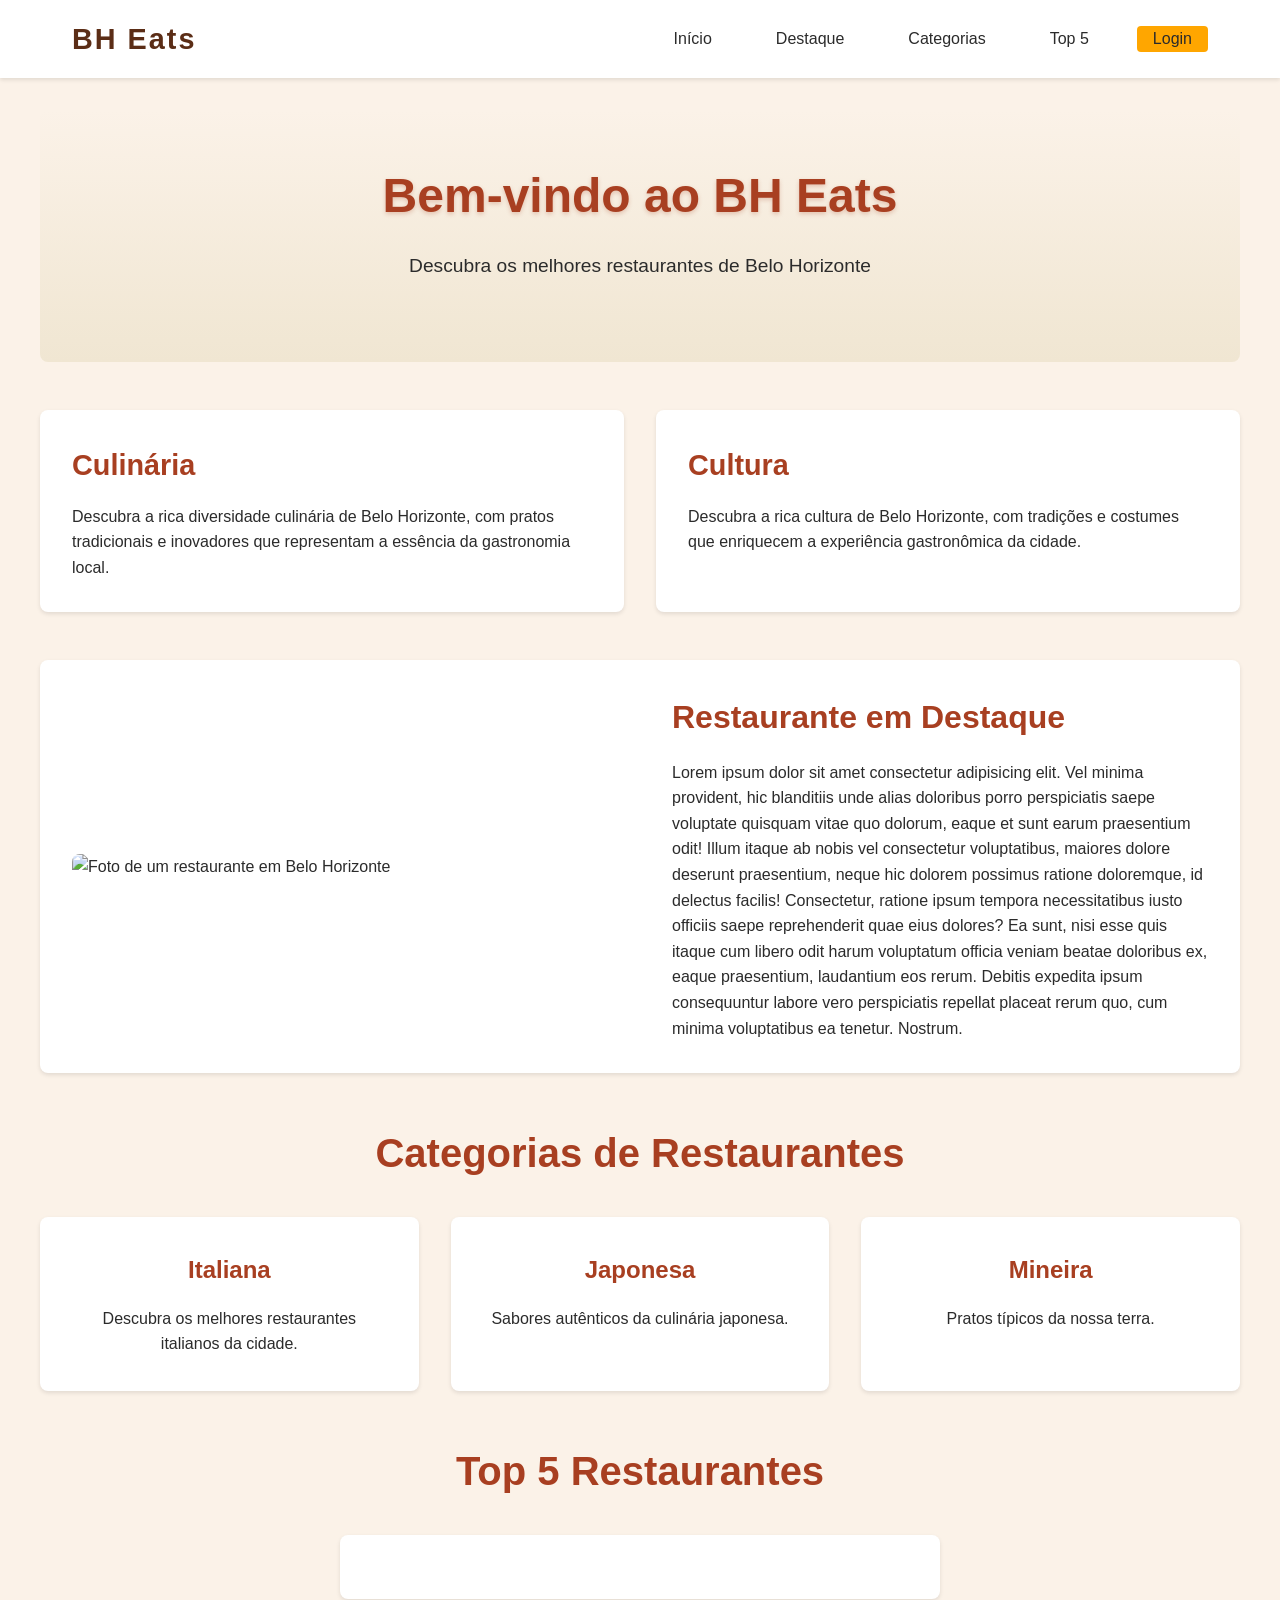
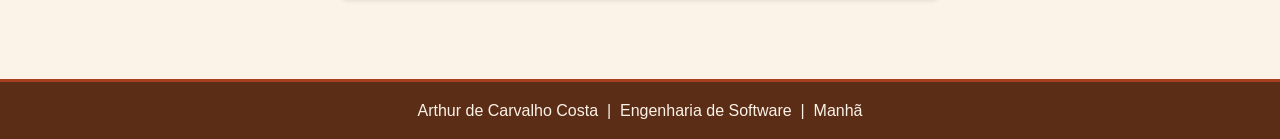
==== public/index.html @ ea61f62d "Adicionando aba de login" ====
<!DOCTYPE html>
<html lang="pt-BR">
<head>
    <meta charset="UTF-8">
    <meta name="viewport" content="width=device-width, initial-scale=1.0">
    <title>BH Eats - Descubra os Melhores Restaurantes de Belo Horizonte</title>
    <link rel="stylesheet" href="style.css">
    <script defer src="script.js"></script>
</head>
<body>
    <header>
        <nav class="navbar">
            <div class="logo">
                BH Eats
            </div>
            <ul class="menu">
                <li><a href="#inicio">Início</a></li>
                <li><a href="#destaque">Destaque</a></li>
                <li><a href="#categorias">Categorias</a></li>
                <li><a href="#top5">Top 5</a></li>
                <li id = "login-button"><a href="login.html">Login</a></li>
            </ul>
        </nav>
    </header>

    <main>
        <section id="inicio" class="hero">
            <h1>Bem-vindo ao BH Eats</h1>
            <p>Descubra os melhores restaurantes de Belo Horizonte</p>
            <div id="hero-carousel" class="hero-carousel"></div>
        </section>

        <section id="infos" class="info-section">
            <div class="info-item">
                <h2>Culinária</h2>
                <p>Descubra a rica diversidade culinária de Belo Horizonte, com pratos tradicionais e inovadores que representam a essência da gastronomia local.</p>
            </div>
            <div class="info-item">
                <h2>Cultura</h2>
                <p>Descubra a rica cultura de Belo Horizonte, com tradições e costumes que enriquecem a experiência gastronômica da cidade.</p>
            </div>
        </section>

        <section id="destaque" class="destaque-section">
            <div class="destaque-content">
                <img src="" alt="Foto de um restaurante em Belo Horizonte" class="destaque-image">
                <div class="destaque-text">
                    <h2>Restaurante em Destaque</h2>
                    <p>Lorem ipsum dolor sit amet consectetur adipisicing elit. Vel minima provident, hic blanditiis unde alias doloribus porro perspiciatis saepe voluptate quisquam vitae quo dolorum, eaque et sunt earum praesentium odit! Illum itaque ab nobis vel consectetur voluptatibus, maiores dolore deserunt praesentium, neque hic dolorem possimus ratione doloremque, id delectus facilis! Consectetur, ratione ipsum tempora necessitatibus iusto officiis saepe reprehenderit quae eius dolores? Ea sunt, nisi esse quis itaque cum libero odit harum voluptatum officia veniam beatae doloribus ex, eaque praesentium, laudantium eos rerum. Debitis expedita ipsum consequuntur labore vero perspiciatis repellat placeat rerum quo, cum minima voluptatibus ea tenetur. Nostrum.</p>
                </div>
            </div>
        </section>

        <section id="categorias" class="categorias-section">
            <h2>Categorias de Restaurantes</h2>
            <div class="categorias-grid">
                <div class="categoria-item">
                    <h3>Italiana</h3>
                    <p>Descubra os melhores restaurantes italianos da cidade.</p>
                </div>
                <div class="categoria-item">
                    <h3>Japonesa</h3>
                    <p>Sabores autênticos da culinária japonesa.</p>
                </div>
                <div class="categoria-item">
                    <h3>Mineira</h3>
                    <p>Pratos típicos da nossa terra.</p>
                </div>
            </div>
        </section>

        <section id="top5" class="top5-section">
            <h2>Top 5 Restaurantes</h2>
            <ol id="top5-list" class="top5-list">

            </ol>
        </section>
    </main>

    <footer>
        <p>Arthur de Carvalho Costa &nbsp;|&nbsp; Engenharia de Software &nbsp;|&nbsp; Manhã</p>
    </footer>
</body>
</html>
---- public/style.css ----
* {
    margin: 0;
    padding: 0;
    box-sizing: border-box;
}

html {
    scroll-behavior: smooth;
}

body {
    background-color: #fbf2e8;
    color: #2b2b2b;
    font-family: 'Segoe UI', Tahoma, Geneva, Verdana, sans-serif;
    font-size: 16px;
    line-height: 1.6;
}

header {
    background-color: #ffffff;
    box-shadow: 0 2px 4px rgba(0,0,0,0.1);
    position: sticky;
    top: 0;
    z-index: 100;
}

.navbar {
    display: flex;
    justify-content: space-between;
    align-items: center;
    padding: 1rem 2rem;
    max-width: 1200px;
    margin: 0 auto;
}

.logo {
    font-size: 1.8rem;
    font-weight: bold;
    color: #5b2d16;
    letter-spacing: 2px;
}

.menu {
    display: flex;
    list-style: none;
    gap: 2rem;
}

.menu li {
    transition: all 0.3s ease;
}

.menu a {
    color: #2b2b2b;
    text-decoration: none;
    font-weight: 500;
    font-size: 1rem;
    padding: 0.5rem 1rem;
    border-radius: 4px;
    transition: all 0.3s ease;
}

.menu a:hover {
    color: #a83f21;
    background-color: rgba(168, 63, 33, 0.12);
    transform: translateY(-2px);
}

main {
    padding: 2rem;
    min-height: calc(100vh - 80px);
}

section {
    max-width: 1200px;
    margin: 0 auto 3rem auto;
}

.hero {
    text-align: center;
    padding: 3rem 0;
    background: linear-gradient(to bottom, #fbf2e8, #f0e6d2);
    border-radius: 8px;
    margin-bottom: 3rem;
}

.hero h1 {
    font-size: 3rem;
    color: #a83f21;
    margin-bottom: 1rem;
    text-shadow: 0 2px 4px rgba(168, 63, 33, 0.25);
}

.hero p {
    font-size: 1.2rem;
    margin-bottom: 2rem;
}

.hero-image {
    width: 100%;
    height: auto;
    border-radius: 8px;
    box-shadow: 0 4px 8px rgba(0,0,0,0.1);
}

.info-section {
    display: flex;
    gap: 2rem;
    margin-bottom: 3rem;
}

.info-item {
    flex: 1;
    background: #ffffff;
    padding: 2rem;
    border-radius: 8px;
    box-shadow: 0 2px 4px rgba(0,0,0,0.1);
}

.info-item h2 {
    color: #a83f21;
    font-size: 1.8rem;
    margin-bottom: 1rem;
}

.destaque-section {
    margin-bottom: 3rem;
}

.destaque-content {
    display: flex;
    gap: 2rem;
    align-items: center;
    background: #ffffff;
    padding: 2rem;
    border-radius: 8px;
    box-shadow: 0 2px 4px rgba(0,0,0,0.1);
}

.destaque-image {
    flex: 1;
    border-radius: 8px;
    max-height: 320px;
    object-fit: cover;
    width: 100%;
}

.destaque-text {
    flex: 1;
    padding-left: 2rem;
}

.destaque-text h2 {
    color: #a83f21;
    font-size: 2rem;
    margin-bottom: 1rem;
}

.categorias-section h2 {
    text-align: center;
    color: #a83f21;
    font-size: 2.5rem;
    margin-bottom: 2rem;
}

.categorias-grid {
    display: grid;
    grid-template-columns: repeat(auto-fit, minmax(250px, 1fr));
    gap: 2rem;
}

.categoria-item {
    background: #ffffff;
    padding: 2rem;
    border-radius: 8px;
    box-shadow: 0 2px 4px rgba(0,0,0,0.1);
    text-align: center;
    transition: transform 0.3s ease, box-shadow 0.3s ease;
    cursor: pointer;
    border: 2px solid transparent;
    font-family: inherit;
    font-size: inherit;
    width: 100%;
}

.categoria-item:hover {
    transform: translateY(-5px);
}

.categoria-item h3 {
    color: #a83f21;
    font-size: 1.5rem;
    margin-bottom: 1rem;
}

.top5-section h2 {
    text-align: center;
    color: #a83f21;
    font-size: 2.5rem;
    margin-bottom: 2rem;
}

#top5-list {
    background: #ffffff;
    padding: 2rem;
    border-radius: 8px;
    box-shadow: 0 2px 4px rgba(0,0,0,0.1);
    max-width: 600px;
    margin: 0 auto;
}

#top5-list li {
    display: flex;
    align-items: center;
    gap: 1rem;
    font-size: 1.2rem;
    margin-bottom: 1rem;
    padding: 0.75rem 0.5rem;
    border-bottom: 1px solid #eee;
}

.top5-img {
    width: 80px;
    height: 80px;
    object-fit: cover;
    border-radius: 8px;
    flex-shrink: 0;
}

.top5-img--placeholder {
    background-color: #e8d9c8;
}

.top5-info {
    display: flex;
    flex-direction: column;
    gap: 0.25rem;
}

.top5-info strong {
    font-size: 1.1rem;
}

.top5-info p {
    font-size: 0.85rem;
    color: #666;
}

footer {
    background-color: #5b2d16;
    color: #fbf2e8;
    text-align: center;
    padding: 1rem;
    border-top: 3px solid #a83f21;
}

/* Carrossel */
.hero-carousel {
    position: relative;
    width: 100%;
    overflow: hidden;
    border-radius: 8px;
}

.carousel-inner {
    position: relative;
}

.carousel-slide {
    display: none;
    position: relative;
}

.carousel-slide.active {
    display: block;
}

.carousel-caption {
    position: absolute;
    bottom: 0;
    left: 0;
    right: 0;
    background: linear-gradient(transparent, rgba(0,0,0,0.65));
    color: #fff;
    padding: 1.5rem 1rem 1rem;
    font-size: 1.3rem;
    font-weight: bold;
    border-radius: 0 0 8px 8px;
}

.carousel-btn {
    position: absolute;
    top: 50%;
    transform: translateY(-50%);
    background: rgba(0,0,0,0.45);
    color: #fff;
    border: none;
    padding: 0.75rem 1.1rem;
    cursor: pointer;
    font-size: 1.4rem;
    border-radius: 4px;
    z-index: 10;
    transition: background 0.3s;
}

.carousel-btn:hover {
    background: rgba(0,0,0,0.75);
}

.carousel-prev { left: 1rem; }
.carousel-next { right: 1rem; }

.carousel-dots {
    position: absolute;
    bottom: 0.75rem;
    left: 50%;
    transform: translateX(-50%);
    display: flex;
    gap: 0.5rem;
    z-index: 10;
}

.dot {
    width: 10px;
    height: 10px;
    background: rgba(255,255,255,0.5);
    border-radius: 50%;
    cursor: pointer;
    transition: background 0.3s;
}

.dot.active {
    background: #fff;
}

/* Categoria ativo */
.categoria-item.ativo {
    border-color: #a83f21;
    box-shadow: 0 0 0 3px rgba(168,63,33,0.2);
    transform: translateY(-5px);
}

/* Resultados de categoria */
.categoria-resultados {
    max-width: 1200px;
    margin: 0 auto 3rem auto;
}

.categoria-resultados h3 {
    color: #a83f21;
    font-size: 2rem;
    margin-bottom: 1.5rem;
    text-align: center;
}

.restaurantes-lista {
    list-style: none;
    display: grid;
    grid-template-columns: repeat(auto-fill, minmax(280px, 1fr));
    gap: 1.5rem;
}

.restaurante-card {
    background: #fff;
    border-radius: 8px;
    box-shadow: 0 2px 6px rgba(0,0,0,0.12);
    overflow: hidden;
    display: flex;
    flex-direction: column;
    transition: transform 0.3s ease;
}

.restaurante-card:hover {
    transform: translateY(-4px);
}

.restaurante-card-img {
    width: 100%;
    height: 180px;
    object-fit: cover;
}

.restaurante-card-img--placeholder {
    background: #e8d9c8;
}

.restaurante-card-info {
    padding: 1rem;
    display: flex;
    flex-direction: column;
    gap: 0.3rem;
}

.restaurante-card-info strong {
    font-size: 1.05rem;
    color: #2b2b2b;
}

.restaurante-card-info p {
    font-size: 0.82rem;
    color: #666;
}

.restaurante-horario {
    font-size: 0.78rem !important;
    color: #999 !important;
}

.nota {
    color: #a83f21;
    font-weight: bold;
    font-size: 0.9rem;
}

.nota::before {
    content: "★ ";
}

/* Link nos cards de restaurante */
a.restaurante-card {
    text-decoration: none;
    color: inherit;
}

/* Link nos itens de categoria */
a.categoria-item {
    text-decoration: none;
    color: inherit;
}

/* Logo como link */
.logo a {
    color: inherit;
    text-decoration: none;
}

/* Voltar link */
.voltar-link {
    display: inline-block;
    color: #a83f21;
    text-decoration: none;
    font-weight: 500;
    margin-bottom: 1.5rem;
    transition: opacity 0.2s;
}

.voltar-link:hover {
    opacity: 0.7;
}

/* Página de categoria */
.categoria-page {
    padding: 2rem 0;
}

.categoria-page h1 {
    color: #a83f21;
    font-size: 2.5rem;
    margin-bottom: 2rem;
}

/* Página de detalhes do restaurante */
.restaurante-detalhe {
    padding: 2rem 0;
}

.restaurante-detalhe-content {
    display: flex;
    gap: 0;
    align-items: flex-start;
    background: #fff;
    border-radius: 8px;
    box-shadow: 0 2px 8px rgba(0,0,0,0.12);
    overflow: hidden;
}

.restaurante-detalhe-img {
    width: 45%;
    max-height: 480px;
    object-fit: cover;
    flex-shrink: 0;
    display: block;
}

.restaurante-detalhe-info {
    flex: 1;
    padding: 2rem;
}

.restaurante-detalhe-info h1 {
    color: #a83f21;
    font-size: 2.2rem;
    margin-bottom: 0.5rem;
}

.nota-grande {
    font-size: 1.4rem;
    display: inline-block;
    margin-bottom: 0.5rem;
}

.categoria-badge {
    display: inline-block;
    background: rgba(168,63,33,0.1);
    color: #a83f21;
    padding: 0.25rem 0.85rem;
    border-radius: 20px;
    font-size: 0.9rem;
    font-weight: 500;
    margin-bottom: 1.25rem;
}

.restaurante-descricao {
    font-size: 1rem;
    line-height: 1.75;
    color: #444;
    margin-bottom: 1.75rem;
}

.detalhes-lista {
    list-style: none;
    display: flex;
    flex-direction: column;
    gap: 0.75rem;
}

.detalhes-lista li {
    font-size: 0.95rem;
    color: #555;
    line-height: 1.5;
}

.detalhes-lista li strong {
    color: #2b2b2b;
    margin-right: 0.25rem;
}

.detalhes-lista a {
    color: #a83f21;
    word-break: break-all;
}

/* Responsividade */
@media (max-width: 768px) {
    .navbar {
        flex-direction: column;
        padding: 1rem;
    }

    .logo {
        font-size: 1.5rem;
    }

    .menu {
        flex-direction: column;
        gap: 1rem;
        width: 100%;
        text-align: center;
    }

    .menu a {
        padding: 0.5rem;
        font-size: 0.9rem;
    }

    main {
        padding: 1rem;
    }

    .hero h1 {
        font-size: 2rem;
    }

    .hero p {
        font-size: 1rem;
    }

    .info-section {
        flex-direction: column;
        gap: 1rem;
    }

    .destaque-content {
        flex-direction: column;
        gap: 1rem;
    }

    .destaque-text {
        padding-left: 0;
    }

    .categorias-grid {
        grid-template-columns: 1fr;
    }

    .top5-list {
        padding: 1rem;
    }

    .restaurantes-lista {
        grid-template-columns: 1fr;
    }

    .restaurante-detalhe-content {
        flex-direction: column;
    }

    .restaurante-detalhe-img {
        width: 100%;
        max-height: 260px;
    }

    .restaurante-detalhe-info h1 {
        font-size: 1.6rem;
    }

    .categoria-page h1 {
        font-size: 1.8rem;
    }
}

#login-button {
    background-color: #ffa600;
    border-radius: 4px;
}
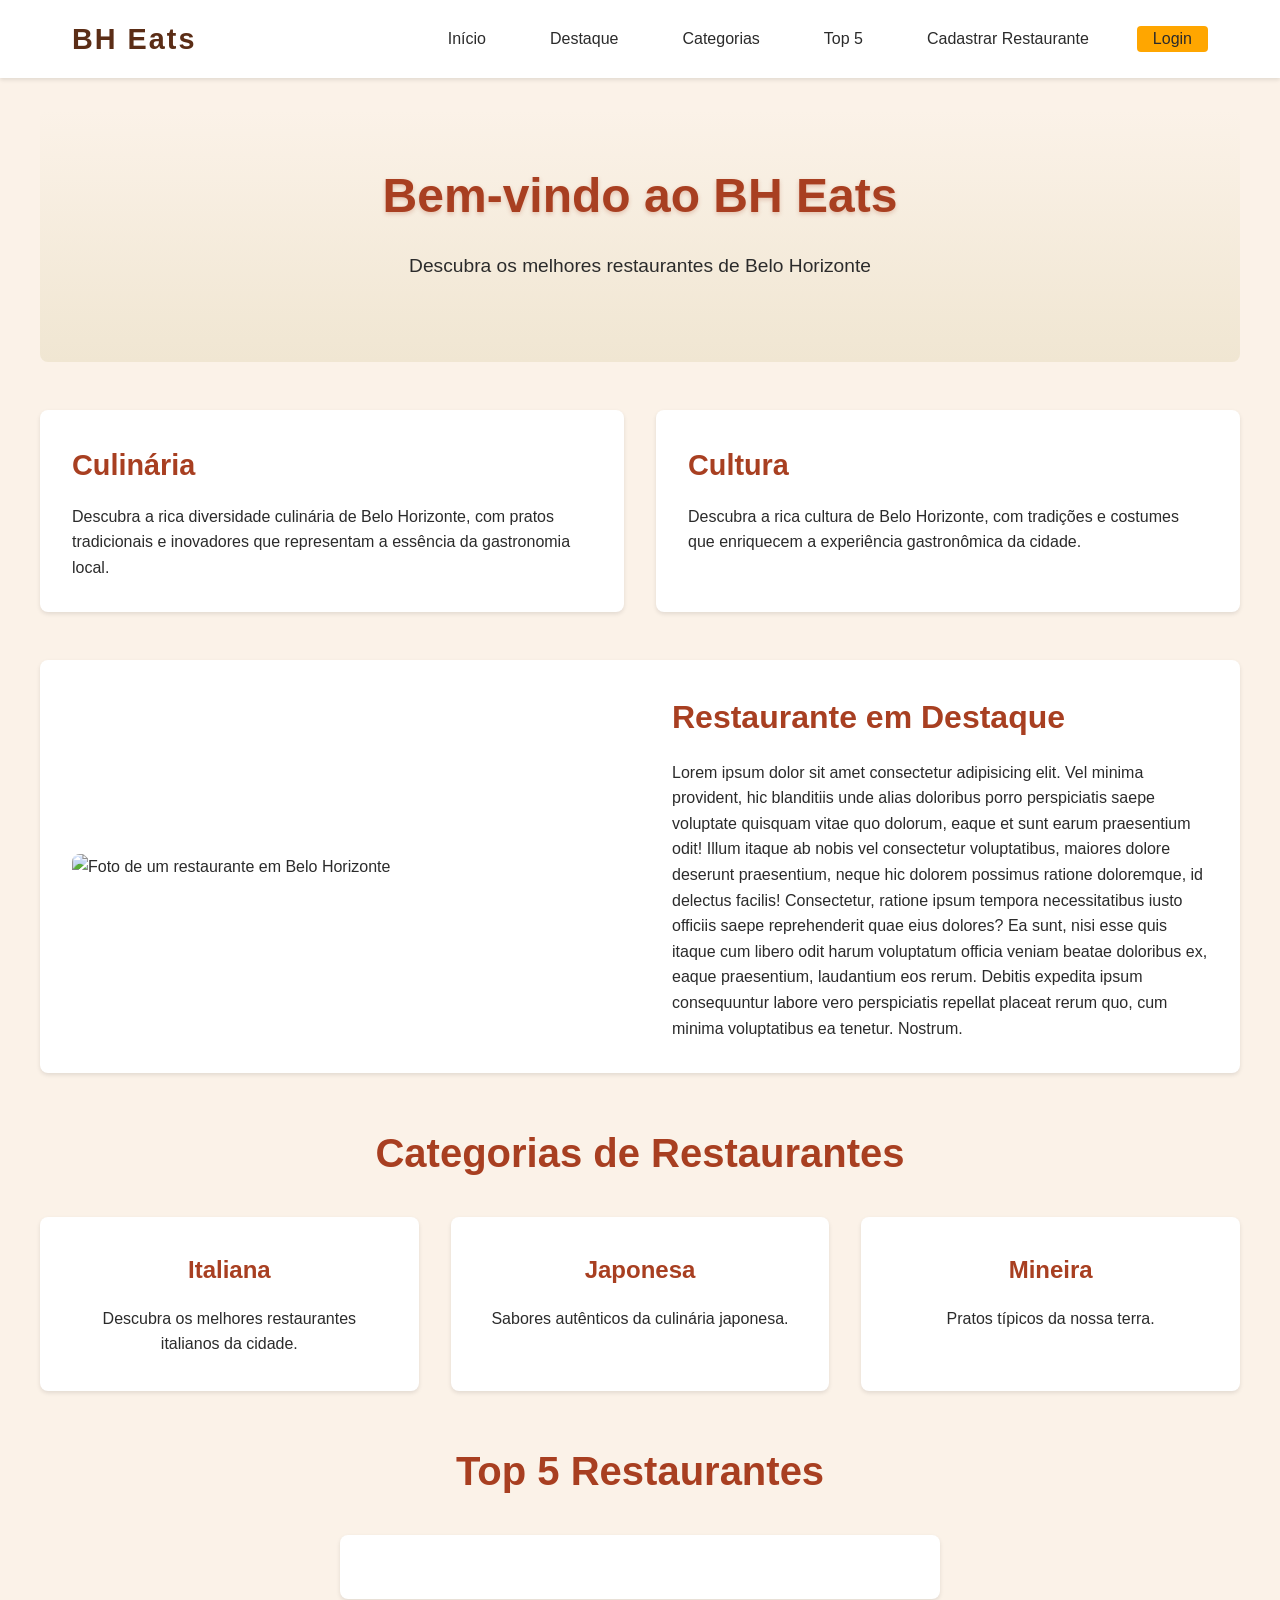
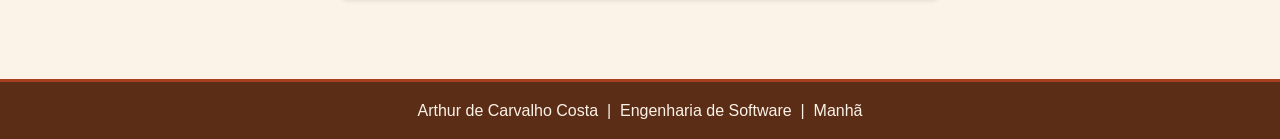
==== commit 08fede57: "Implementando função de cadastro de restaurante de forma funcional" ====
--- a/public/index.html
+++ b/public/index.html
@@ -5,6 +5,7 @@
     <meta name="viewport" content="width=device-width, initial-scale=1.0">
     <title>BH Eats - Descubra os Melhores Restaurantes de Belo Horizonte</title>
     <link rel="stylesheet" href="style.css">
+    <script defer src="login.js"></script>
     <script defer src="script.js"></script>
 </head>
 <body>
@@ -18,6 +19,7 @@
                 <li><a href="#destaque">Destaque</a></li>
                 <li><a href="#categorias">Categorias</a></li>
                 <li><a href="#top5">Top 5</a></li>
+                <li><a href="cadastrarRestaurante.html">Cadastrar Restaurante</a></li>
                 <li id = "login-button"><a href="login.html">Login</a></li>
             </ul>
         </nav>
--- a/public/style.css
+++ b/public/style.css
@@ -622,4 +622,182 @@
 #login-button {
     background-color: #ffa600;
     border-radius: 4px;
+}
+
+/* Página de login */
+.login-page {
+    padding: 2rem 0;
+}
+
+.login-container {
+    max-width: 400px;
+    margin: 0 auto;
+    background: #ffffff;
+    padding: 2rem;
+    border-radius: 8px;
+    box-shadow: 0 2px 4px rgba(0,0,0,0.1);
+}
+
+.login-container h1 {
+    text-align: center;
+    color: #a83f21;
+    font-size: 2rem;
+    margin-bottom: 1.5rem;
+}
+
+#login-form {
+    display: flex;
+    flex-direction: column;
+}
+
+#login-form label {
+    font-weight: 500;
+    color: #2b2b2b;
+    margin-top: 1rem;
+    margin-bottom: 0.4rem;
+}
+
+#login-form input {
+    padding: 0.6rem;
+    border: 1px solid #e0d5c7;
+    border-radius: 4px;
+    font-size: 1rem;
+    font-family: inherit;
+}
+
+#login-form input:focus {
+    outline: none;
+    border-color: #a83f21;
+}
+
+#login-form button {
+    margin-top: 1.5rem;
+    padding: 0.75rem;
+    border: none;
+    border-radius: 4px;
+    background-color: #a83f21;
+    color: #fff;
+    font-size: 1rem;
+    font-weight: 600;
+    cursor: pointer;
+    transition: background-color 0.3s ease;
+}
+
+#login-form button:hover {
+    background-color: #5b2d16;
+}
+
+#cadastro-link {
+    display: block;
+    text-align: center;
+    margin-top: 1rem;
+    color: #a83f21;
+    text-decoration: none;
+    font-weight: 500;
+}
+
+#cadastro-form {
+    display: flex;
+    flex-direction: column;
+}
+
+#cadastro-form label {
+    font-weight: 500;
+    color: #2b2b2b;
+    margin-top: 1rem;
+    margin-bottom: 0.4rem;
+}
+
+#cadastro-form input {
+    padding: 0.6rem;
+    border: 1px solid #e0d5c7;
+    border-radius: 4px;
+    font-size: 1rem;
+    font-family: inherit;
+}
+
+#cadastro-form input:focus {
+    outline: none;
+    border-color: #a83f21;
+}
+
+#cadastro-form button {
+    margin-top: 1.5rem;
+    padding: 0.75rem;
+    border: none;
+    border-radius: 4px;
+    background-color: #a83f21;
+    color: #fff;
+    font-size: 1rem;
+    font-weight: 600;
+    cursor: pointer;
+    transition: background-color 0.3s ease;
+}
+
+#cadastro-form button:hover {
+    background-color: #5b2d16;
+}
+
+.login-message {
+    margin-top: 1rem;
+    text-align: center;
+    color: #a83f21;
+    font-weight: 500;
+    min-height: 1.2em;
+}
+
+/* Página de cadastro de restaurante */
+.cadastro-restaurante-container {
+    max-width: 600px;
+}
+
+#restaurant-form {
+    display: flex;
+    flex-direction: column;
+}
+
+#restaurant-form label {
+    font-weight: 500;
+    color: #2b2b2b;
+    margin-top: 1rem;
+    margin-bottom: 0.4rem;
+}
+
+#restaurant-form input,
+#restaurant-form select,
+#restaurant-form textarea {
+    padding: 0.6rem;
+    border: 1px solid #e0d5c7;
+    border-radius: 4px;
+    font-size: 1rem;
+    font-family: inherit;
+}
+
+#restaurant-form textarea {
+    resize: vertical;
+    min-height: 100px;
+}
+
+#restaurant-form input:focus,
+#restaurant-form select:focus,
+#restaurant-form textarea:focus {
+    outline: none;
+    border-color: #a83f21;
+}
+
+#restaurant-form button {
+    margin-top: 1.5rem;
+    padding: 0.75rem;
+    border: none;
+    border-radius: 4px;
+    background-color: #a83f21;
+    color: #fff;
+    font-size: 1rem;
+    font-weight: 600;
+    cursor: pointer;
+    transition: background-color 0.3s ease;
+}
+
+#restaurant-form button:hover {
+    background-color: #5b2d16;
 }
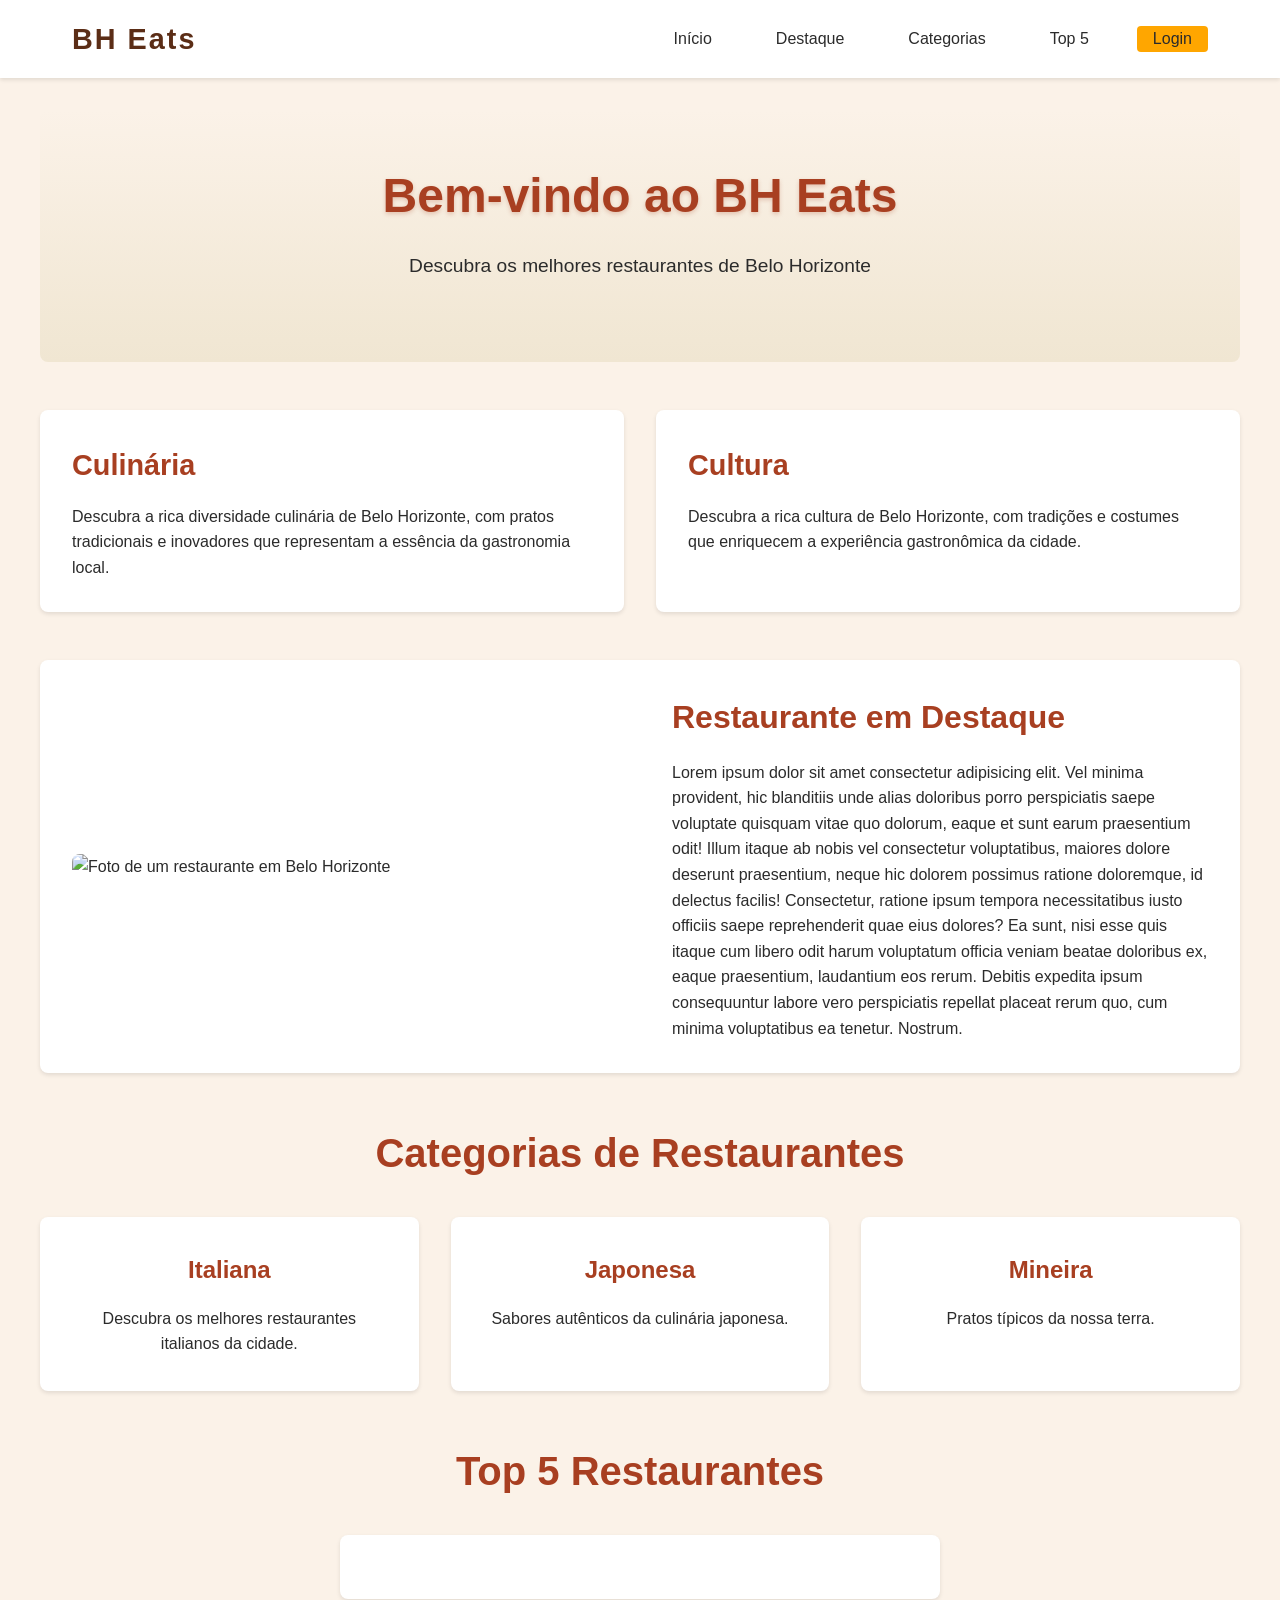
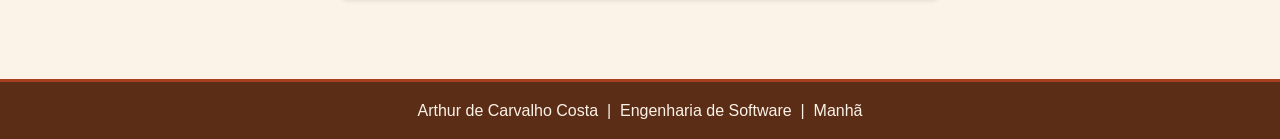
==== commit cf8ebb26: "Função para botão de cadastrar restaurante aparecer somente para usuarios do tipo admin" ====
--- a/public/index.html
+++ b/public/index.html
@@ -19,7 +19,7 @@
                 <li><a href="#destaque">Destaque</a></li>
                 <li><a href="#categorias">Categorias</a></li>
                 <li><a href="#top5">Top 5</a></li>
-                <li><a href="cadastrarRestaurante.html">Cadastrar Restaurante</a></li>
+                <li id="cadastrar-restaurante-button" style="display:none;"><a href="cadastrarRestaurante.html">Cadastrar Restaurante</a></li>
                 <li id = "login-button"><a href="login.html">Login</a></li>
             </ul>
         </nav>
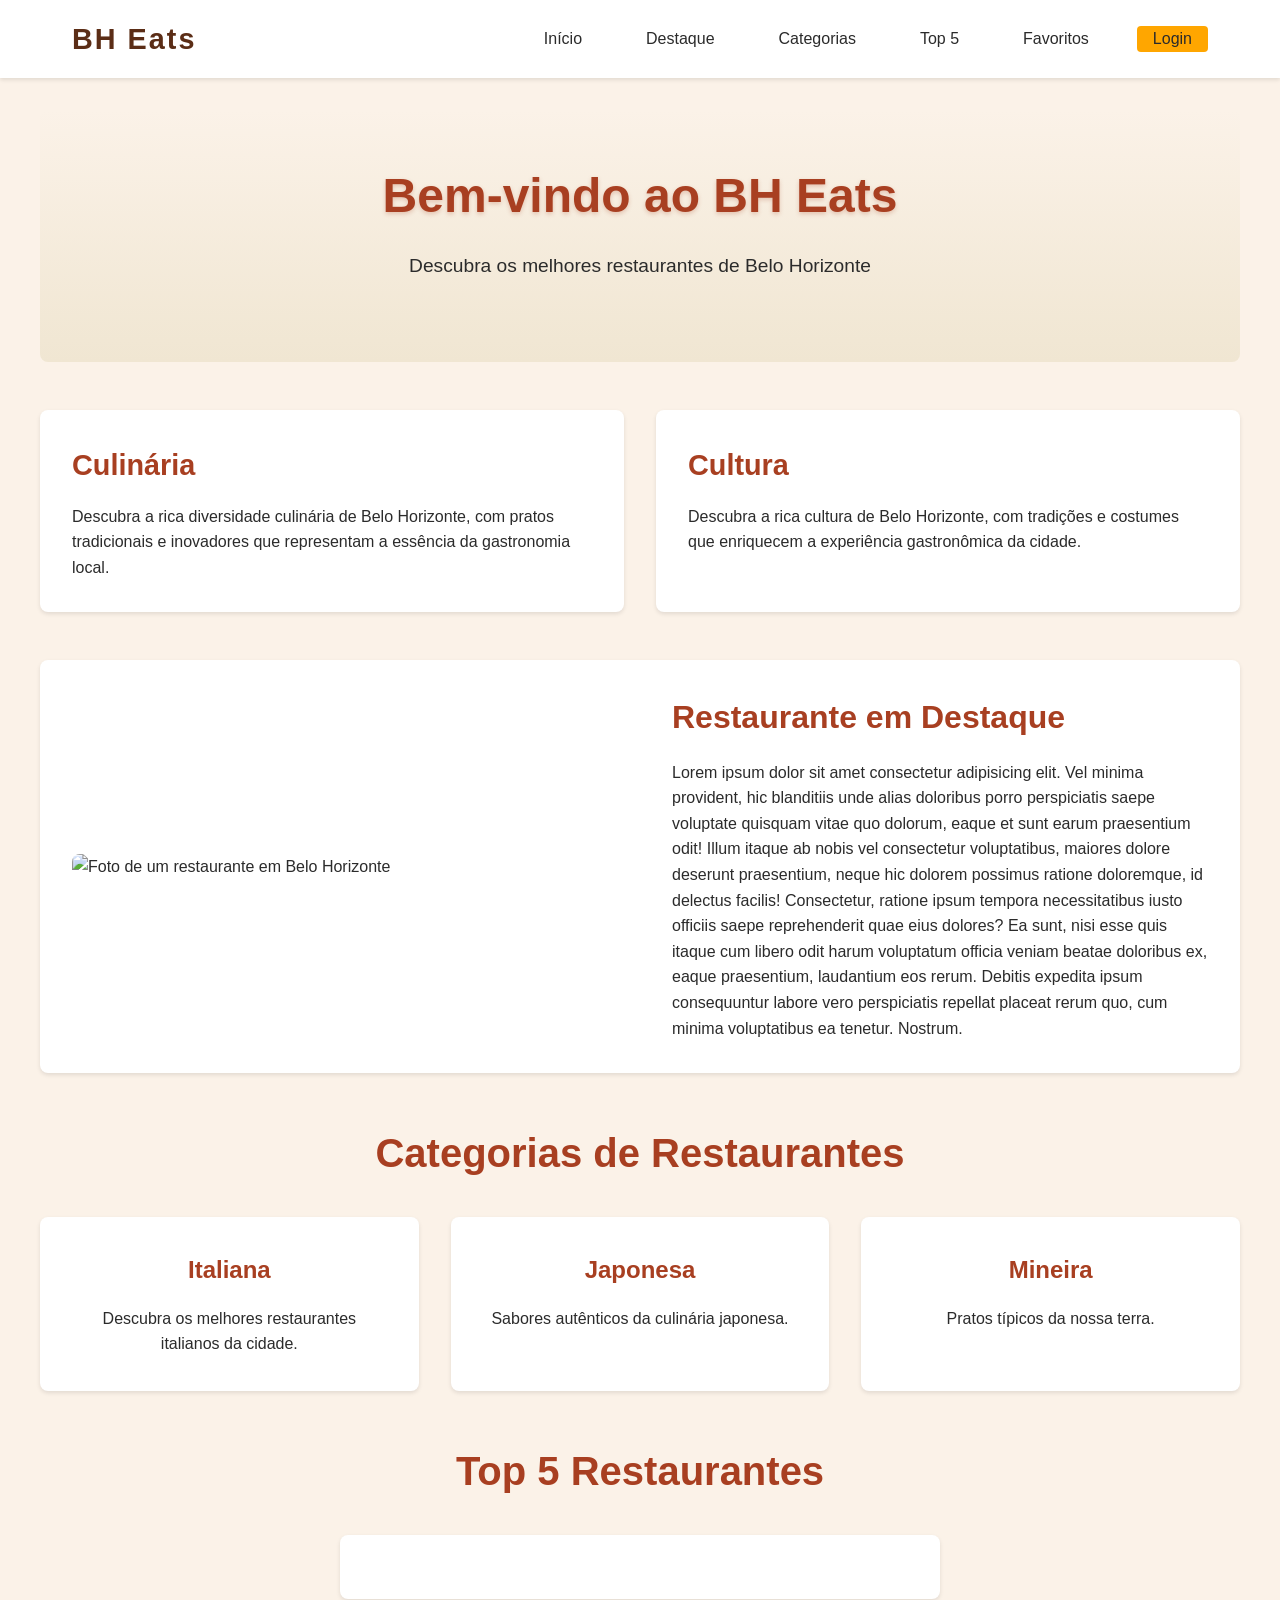
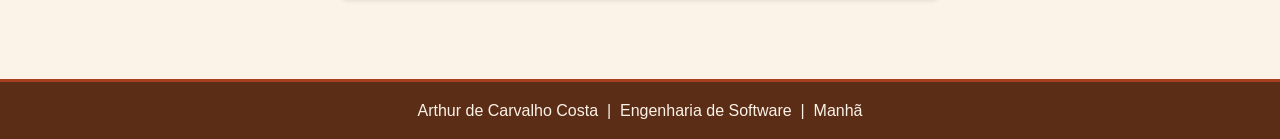
==== commit 817d9018: "implementando função de adicionar restaurantes favoritos" ====
--- a/public/index.html
+++ b/public/index.html
@@ -6,6 +6,7 @@
     <title>BH Eats - Descubra os Melhores Restaurantes de Belo Horizonte</title>
     <link rel="stylesheet" href="style.css">
     <script defer src="login.js"></script>
+    <script defer src="favoritos.js"></script>
     <script defer src="script.js"></script>
 </head>
 <body>
@@ -19,6 +20,7 @@
                 <li><a href="#destaque">Destaque</a></li>
                 <li><a href="#categorias">Categorias</a></li>
                 <li><a href="#top5">Top 5</a></li>
+                <li><a href="favoritos.html">Favoritos</a></li>
                 <li id="cadastrar-restaurante-button" style="display:none;"><a href="cadastrarRestaurante.html">Cadastrar Restaurante</a></li>
                 <li id = "login-button"><a href="login.html">Login</a></li>
             </ul>
--- a/public/style.css
+++ b/public/style.css
@@ -232,6 +232,7 @@
 }
 
 .top5-info {
+    flex: 1;
     display: flex;
     flex-direction: column;
     gap: 0.25rem;
@@ -361,6 +362,7 @@
 }
 
 .restaurante-card {
+    position: relative;
     background: #fff;
     border-radius: 8px;
     box-shadow: 0 2px 6px rgba(0,0,0,0.12);
@@ -414,6 +416,48 @@
 
 .nota::before {
     content: "★ ";
+}
+
+/* Botão de favoritos */
+.favorito-btn {
+    background: rgba(255,255,255,0.85);
+    border: none;
+    border-radius: 50%;
+    width: 36px;
+    height: 36px;
+    font-size: 1.3rem;
+    line-height: 1;
+    color: #a83f21;
+    cursor: pointer;
+    display: flex;
+    align-items: center;
+    justify-content: center;
+    flex-shrink: 0;
+    transition: transform 0.2s ease, background-color 0.2s ease, color 0.2s ease;
+}
+
+.favorito-btn:hover {
+    transform: scale(1.1);
+}
+
+.favorito-btn.ativo {
+    background-color: #a83f21;
+    color: #fff;
+}
+
+.restaurante-card .favorito-btn {
+    position: absolute;
+    top: 0.5rem;
+    right: 0.5rem;
+    z-index: 5;
+    box-shadow: 0 2px 4px rgba(0,0,0,0.2);
+}
+
+.restaurante-detalhe-header {
+    display: flex;
+    align-items: center;
+    justify-content: space-between;
+    gap: 1rem;
 }
 
 /* Link nos cards de restaurante */
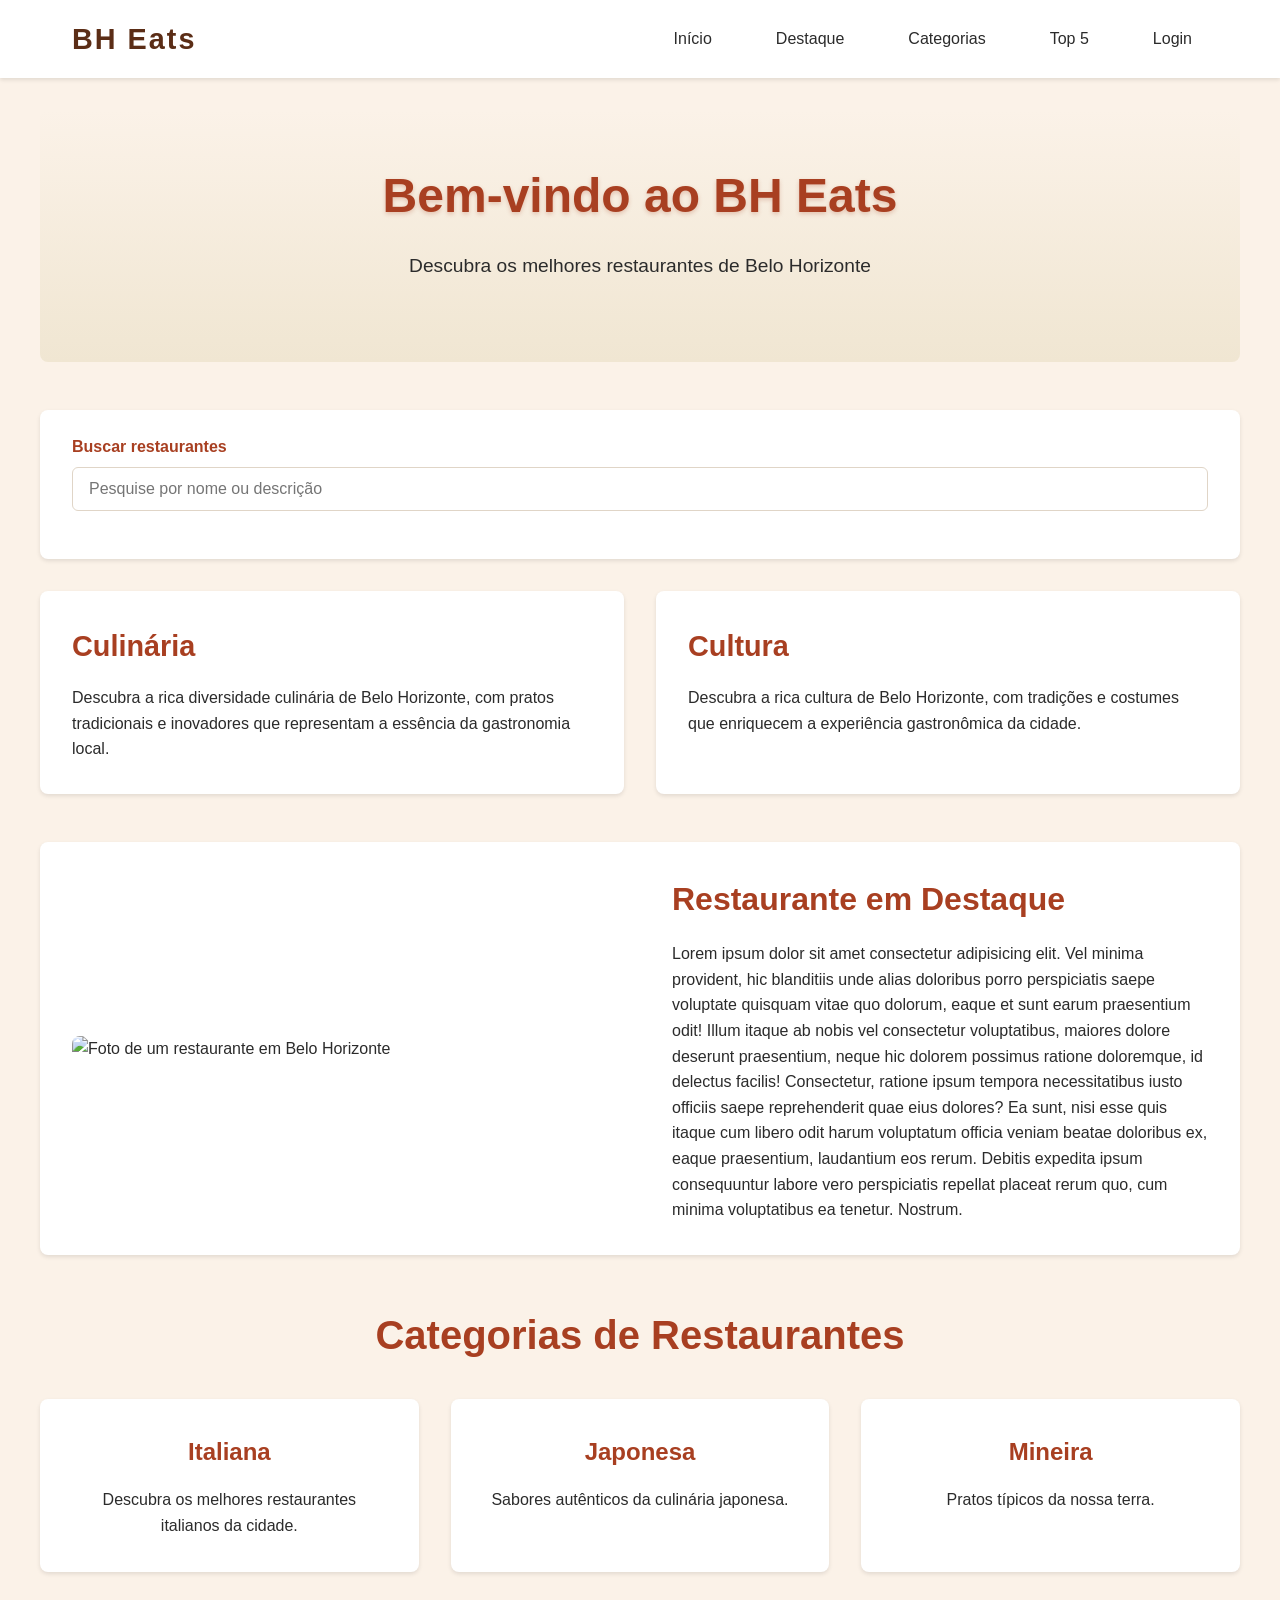
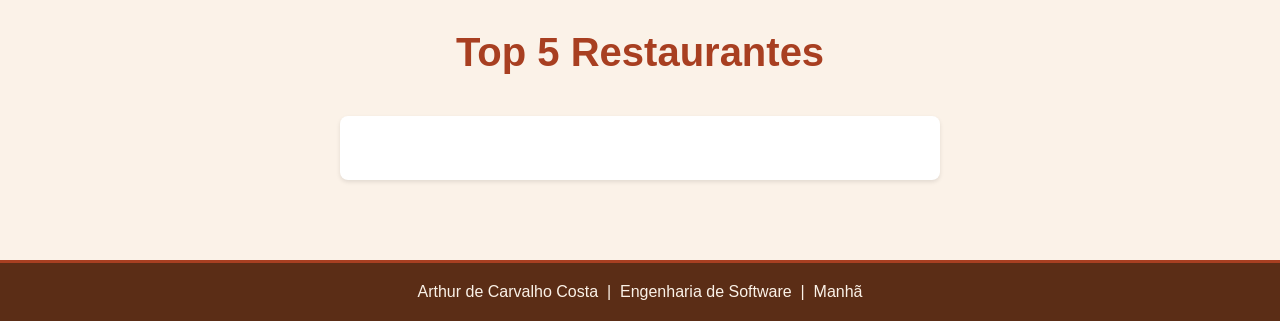
==== commit 59a5b01b: "Correção de problemas no login, e adição de funcionalidade de busca de restaurante" ====
--- a/public/index.html
+++ b/public/index.html
@@ -20,9 +20,10 @@
                 <li><a href="#destaque">Destaque</a></li>
                 <li><a href="#categorias">Categorias</a></li>
                 <li><a href="#top5">Top 5</a></li>
-                <li><a href="favoritos.html">Favoritos</a></li>
+                <li id="favoritos-link" style="display:none;"><a href="favoritos.html">Favoritos</a></li>
                 <li id="cadastrar-restaurante-button" style="display:none;"><a href="cadastrarRestaurante.html">Cadastrar Restaurante</a></li>
-                <li id = "login-button"><a href="login.html">Login</a></li>
+                <li id="userInfo" class="user-info" style="display:none;"></li>
+                <li id="login-button-item"><a href="login.html">Login</a></li>
             </ul>
         </nav>
     </header>
@@ -32,6 +33,14 @@
             <h1>Bem-vindo ao BH Eats</h1>
             <p>Descubra os melhores restaurantes de Belo Horizonte</p>
             <div id="hero-carousel" class="hero-carousel"></div>
+        </section>
+
+        <section id="buscar" class="busca-section">
+            <div class="busca-wrapper">
+                <label for="busca-restaurantes" class="busca-label">Buscar restaurantes</label>
+                <input type="text" id="busca-restaurantes" class="busca-input" placeholder="Pesquise por nome ou descrição">
+            </div>
+            <div id="resultado-busca" class="resultado-busca"></div>
         </section>
 
         <section id="infos" class="info-section">
--- a/public/style.css
+++ b/public/style.css
@@ -74,6 +74,74 @@
 section {
     max-width: 1200px;
     margin: 0 auto 3rem auto;
+}
+
+.busca-section {
+    background: #ffffff;
+    padding: 1.5rem 2rem;
+    border-radius: 8px;
+    box-shadow: 0 2px 4px rgba(0,0,0,0.1);
+    margin-bottom: 2rem;
+}
+
+.busca-wrapper {
+    display: flex;
+    flex-direction: column;
+    gap: 0.5rem;
+}
+
+.busca-label {
+    font-weight: 600;
+    color: #a83f21;
+}
+
+.busca-input {
+    padding: 0.75rem 1rem;
+    border: 1px solid #e0d5c7;
+    border-radius: 6px;
+    font-size: 1rem;
+    font-family: inherit;
+}
+
+.busca-input:focus {
+    outline: none;
+    border-color: #a83f21;
+}
+
+.resultado-busca {
+    margin-top: 1.5rem;
+}
+
+.resultado-busca h3 {
+    color: #a83f21;
+    margin-bottom: 1rem;
+}
+
+.busca-vazia {
+    color: #666;
+    font-style: italic;
+}
+
+.user-info {
+    color: #5b2d16;
+    font-weight: 600;
+    white-space: nowrap;
+}
+
+.user-info a {
+    color: #a83f21;
+    margin-left: 0.35rem;
+    text-decoration: none;
+}
+
+.restaurante-card-wrapper {
+    position: relative;
+}
+
+.restaurante-card-wrapper .favorito-btn {
+    position: absolute;
+    top: 0.75rem;
+    right: 0.75rem;
 }
 
 .hero {
